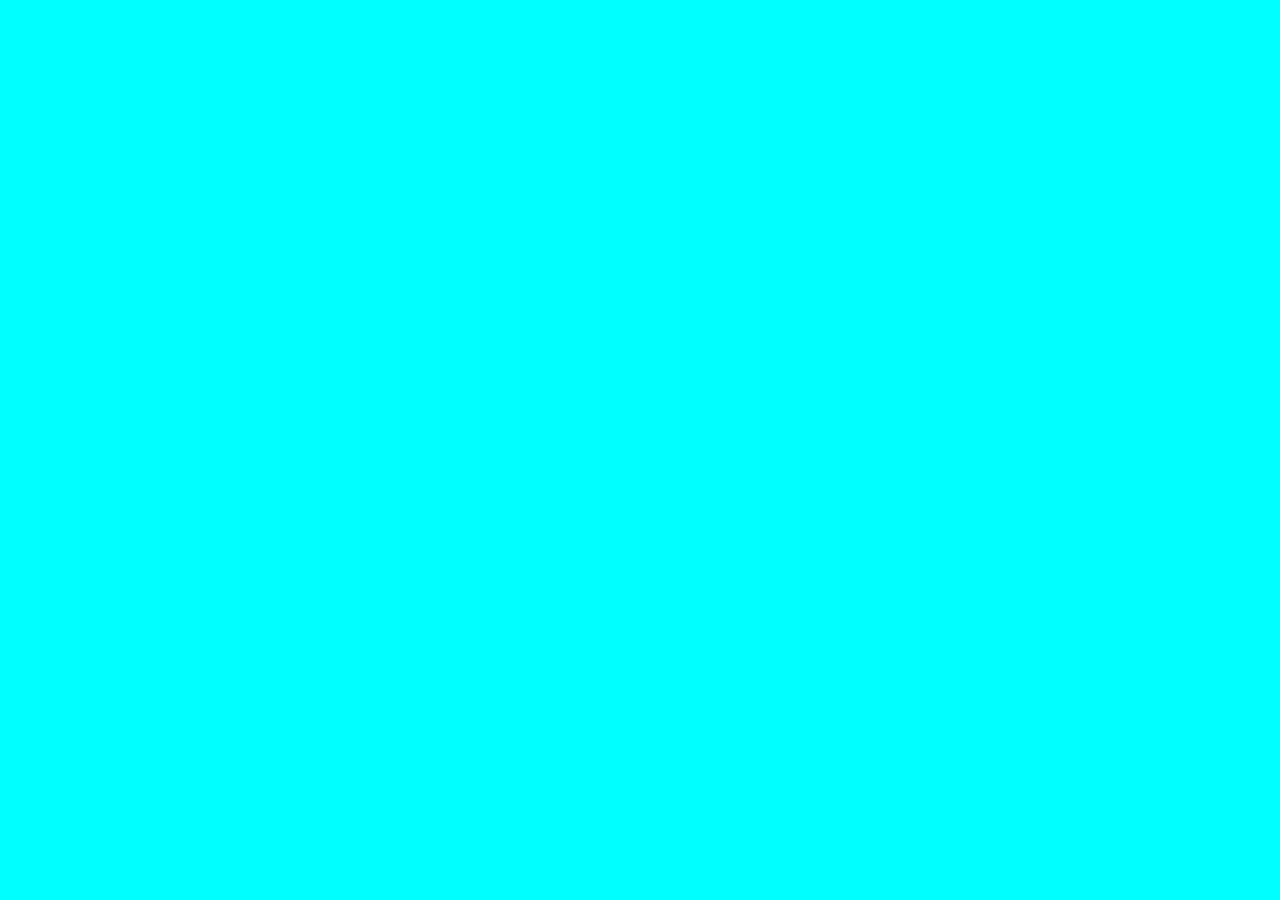
==== telainicialsite/site.html @ 8fa9bc2c "Adicionando teste de estilos" ====
<!DOCTYPE html>
<html lang="pt-br">
<head>
    <meta charset="UTF-8">
    <meta name="viewport" content="width=device-width, initial-scale=1.0">
    <title>Tela Inicial</title>
    <link rel="stylesheet" href="stleys.css">
<body>
    
</body>
</html>
---- telainicialsite/stleys.css ----
body{
    background-color: aqua;
 }
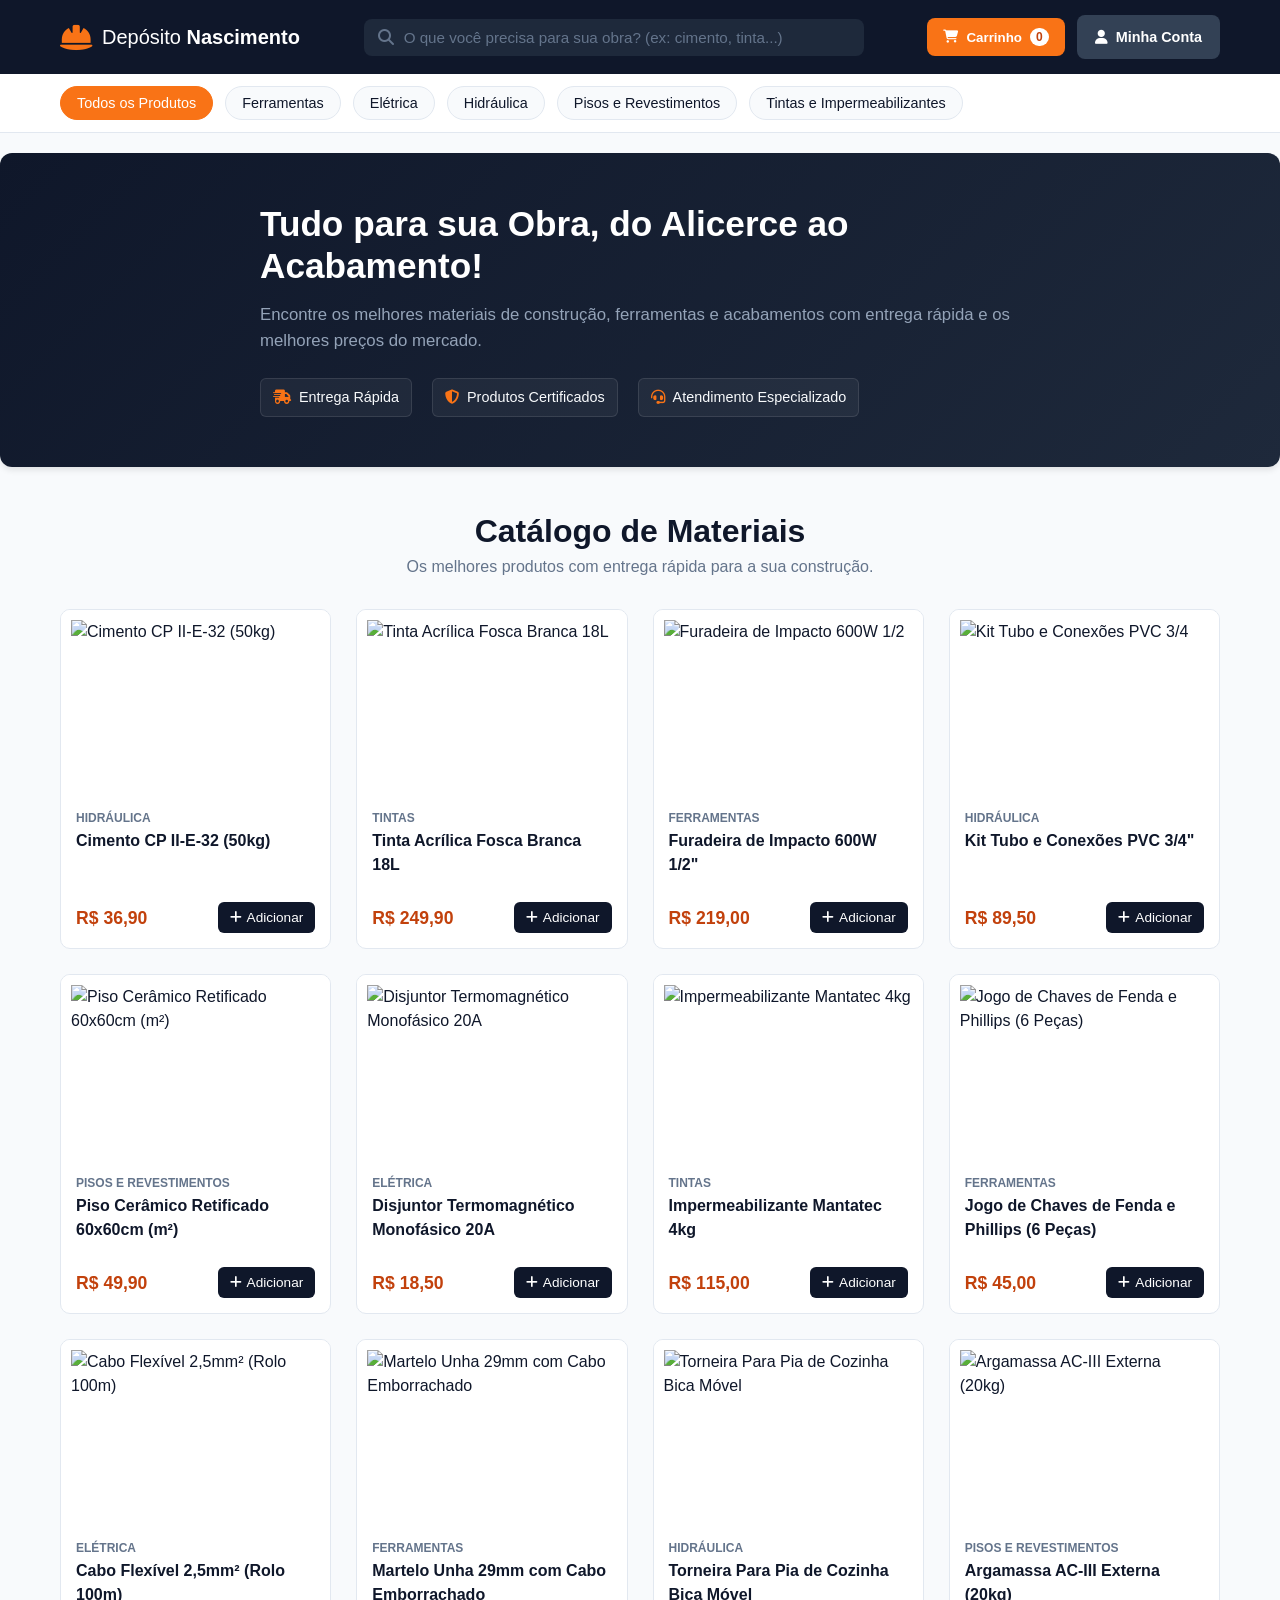
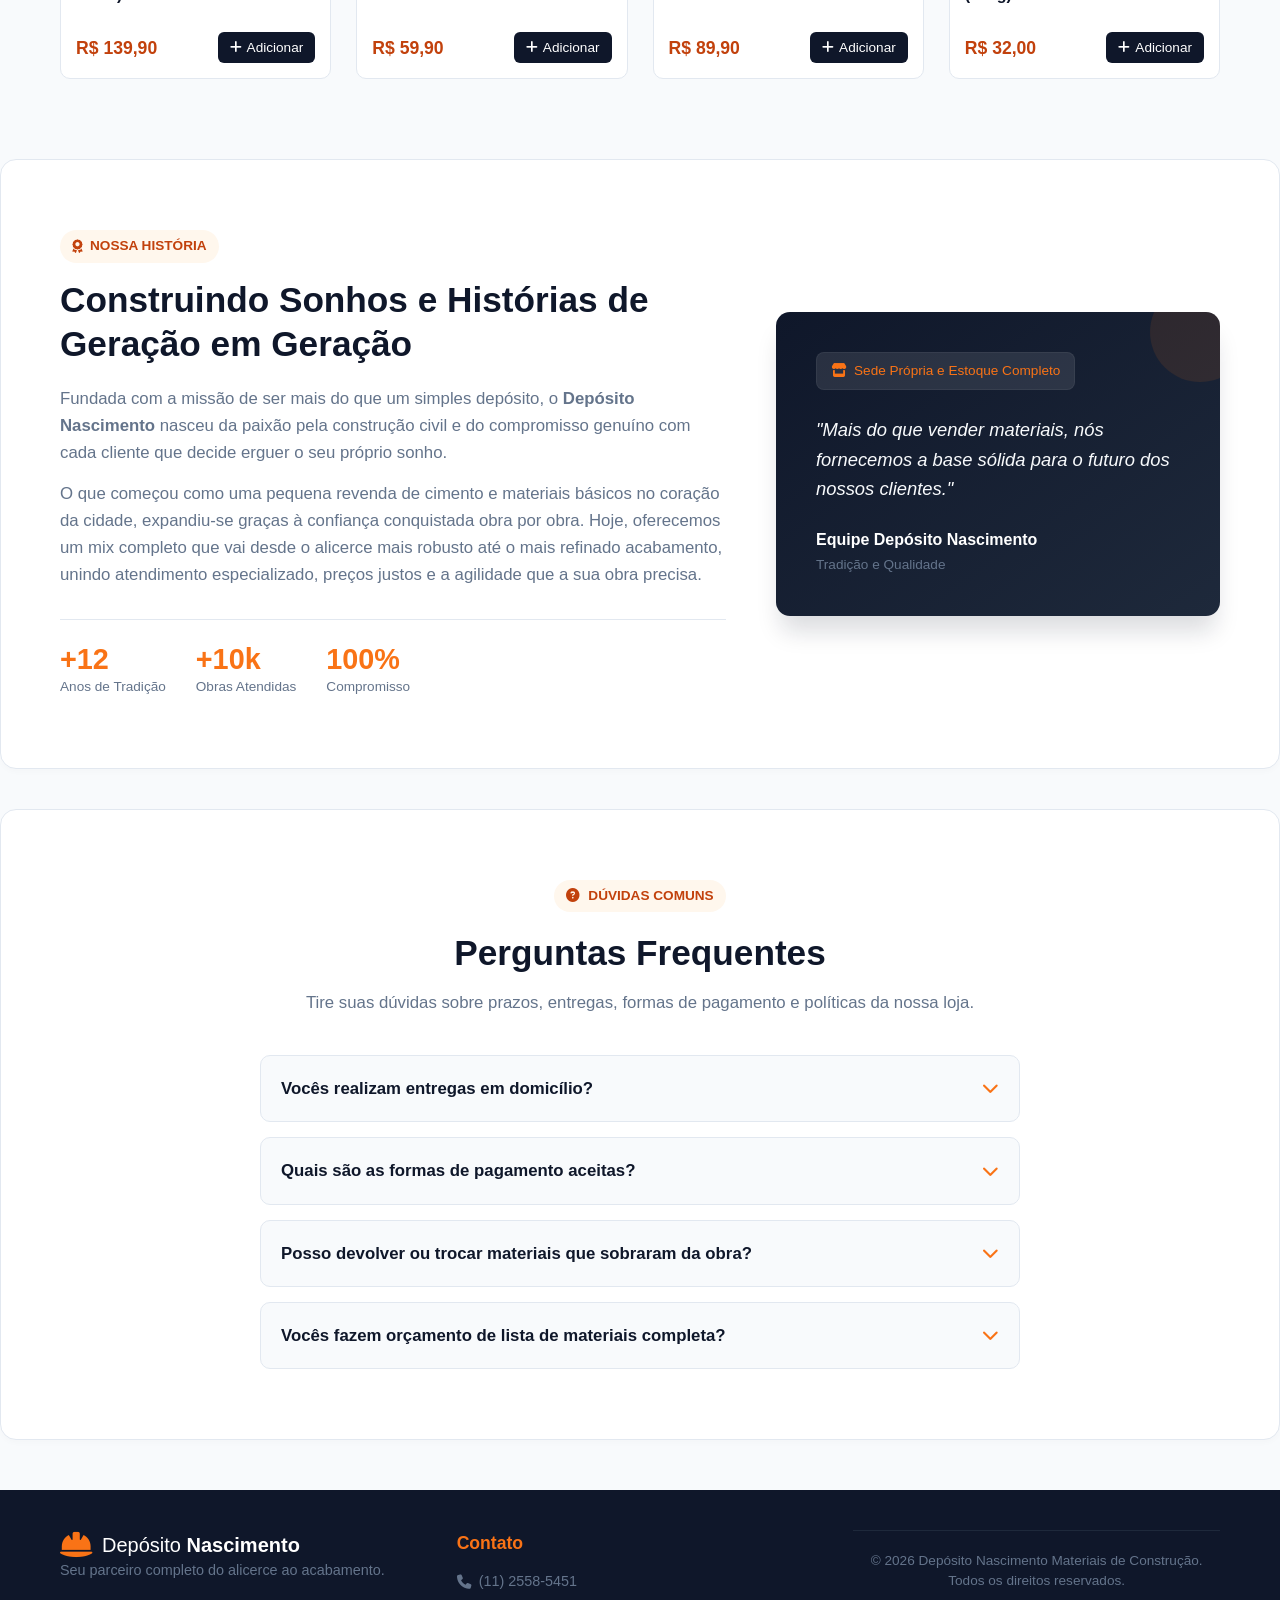
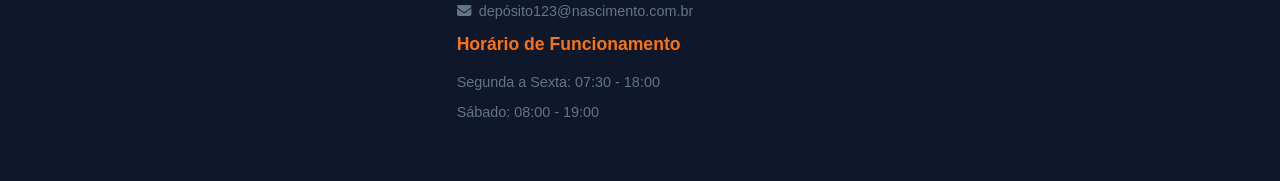
==== commit e6bb2e9c: "FRONT END" ====
--- a/telainicialsite/site.html
+++ b/telainicialsite/site.html
@@ -1,11 +1,245 @@
 <!DOCTYPE html>
-<html lang="pt-br">
+<html lang="pt-BR">
 <head>
     <meta charset="UTF-8">
     <meta name="viewport" content="width=device-width, initial-scale=1.0">
-    <title>Tela Inicial</title>
+    <title>Depósito Nascimento - Materiais de Construção</title>
     <link rel="stylesheet" href="stleys.css">
+    <!-- FontAwesome para Ícones -->
+    <link rel="stylesheet" href="https://cdnjs.cloudflare.com/ajax/libs/font-awesome/6.4.0/css/all.min.css">
+</head>
 <body>
     
+    <!-- Cabeçalho -->
+    <header class="header">
+        <div class="container header-container">
+            <div class="logo">
+                <i class="fa-solid fa-hard-hat"></i>
+                <span>Depósito <strong>Nascimento</strong></span>
+            </div>
+            
+            <div class="search-box">
+                <input type="text" id="searchInput" placeholder="O que você precisa para sua obra? (ex: cimento, tinta...)">
+                <i class="fa-solid fa-magnifying-glass"></i>
+            </div>
+
+            <div class="header-actions">
+                <button id="cartBtn" class="cart-btn">
+                    <i class="fa-solid fa-cart-shopping"></i>
+                    <span>Carrinho</span>
+                    <span id="cartCount" class="cart-badge">0</span>
+                </button>
+            <button id="accountBtn" class="account-btn">
+        <i class="fa-solid fa-user"></i> Minha Conta
+        </button>
+    </div>
+
+                
+            </div>
+        </div>
+    </header>
+
+    <!-- Menu de Categorias -->
+    <nav class="categories-nav">
+        <div class="container categories-list">
+            <button class="cat-btn active" data-category="todos">Todos os Produtos</button>
+            <button class="cat-btn" data-category="ferramentas">Ferramentas</button>
+            <button class="cat-btn" data-category="eletrica">Elétrica</button>
+            <button class="cat-btn" data-category="hidraulica">Hidráulica</button>
+            <button class="cat-btn" data-category="pisos">Pisos e Revestimentos</button>
+            <button class="cat-btn" data-category="tintas">Tintas e Impermeabilizantes</button>
+        </div>
+    </nav>
+
+    <!-- NOVA DIV DE INTRODUÇÃO À LOJA -->
+    <section class="hero-section">
+        <div class="container hero-content">
+            <div class="hero-text">
+                <h1>Tudo para sua Obra, do Alicerce ao Acabamento!</h1>
+                <p>Encontre os melhores materiais de construção, ferramentas e acabamentos com entrega rápida e os melhores preços do mercado.</p>
+                <div class="hero-features">
+                    <span><i class="fa-solid fa-truck-fast"></i> Entrega Rápida</span>
+                    <span><i class="fa-solid fa-shield-halved"></i> Produtos Certificados</span>
+                    <span><i class="fa-solid fa-headset"></i> Atendimento Especializado</span>
+                </div>
+            </div>
+        </div>
+    </section>
+
+    <!-- Conteúdo Principal -->
+    <main class="container main-content">
+        <!-- Catálogo de Produtos -->
+        <section class="catalog-section">
+            <div class="section-title">
+                <h2>Catálogo de Materiais</h2>
+                <p>Os melhores produtos com entrega rápida para a sua construção.</p>
+            </div>
+            
+            <div id="productGrid" class="product-grid">
+                <!-- Os produtos serão injetados via JavaScript -->
+            </div>
+        </section>
+    </main>
+
+
+    <!-- SEÇÃO: COMO SURGIU O DEPÓSITO -->
+    <section class="about-section">
+        <div class="container about-container">
+            <div class="about-text-content">
+                <span class="about-badge"><i class="fa-solid fa-award"></i> Nossa História</span>
+                <h2>Construindo Sonhos e Histórias de Geração em Geração</h2>
+                <p>
+                    Fundada com a missão de ser mais do que um simples depósito, o <strong>Depósito Nascimento</strong> nasceu da paixão pela construção civil e do compromisso genuíno com cada cliente que decide erguer o seu próprio sonho. 
+                </p>
+                <p>
+                    O que começou como uma pequena revenda de cimento e materiais básicos no coração da cidade, expandiu-se graças à confiança conquistada obra por obra. Hoje, oferecemos um mix completo que vai desde o alicerce mais robusto até o mais refinado acabamento, unindo atendimento especializado, preços justos e a agilidade que a sua obra precisa.
+                </p>
+                
+                <div class="about-stats">
+                    <div class="stat-box">
+                        <strong>+12</strong>
+                        <span>Anos de Tradição</span>
+                    </div>
+                    <div class="stat-box">
+                        <strong>+10k</strong>
+                        <span>Obras Atendidas</span>
+                    </div>
+                    <div class="stat-box">
+                        <strong>100%</strong>
+                        <span>Compromisso</span>
+                    </div>
+                </div>
+            </div>
+
+            <div class="about-image-card">
+                <div class="about-card-badge">
+                    <i class="fa-solid fa-store"></i>
+                    <span>Sede Própria e Estoque Completo</span>
+                </div>
+                <p class="about-quote">
+                    "Mais do que vender materiais, nós fornecemos a base sólida para o futuro dos nossos clientes."
+                </p>
+                <div class="about-signature">
+                    <strong>Equipe Depósito Nascimento</strong>
+                    <span>Tradição e Qualidade</span>
+                </div>
+            </div>
+        </div>
+    </section>
+
+    <!-- SEÇÃO: FAQ (PERGUNTAS FREQUENTES) -->
+    <section class="faq-section">
+        <div class="container faq-container">
+            <div class="faq-header">
+                <span class="faq-badge"><i class="fa-solid fa-circle-question"></i> Dúvidas Comuns</span>
+                <h2>Perguntas Frequentes</h2>
+                <p>Tire suas dúvidas sobre prazos, entregas, formas de pagamento e políticas da nossa loja.</p>
+            </div>
+
+            <div class="faq-accordion">
+                <div class="faq-item" onclick="toggleFaq(this)">
+                    <div class="faq-question">
+                        <span>Vocês realizam entregas em domicílio?</span>
+                        <i class="fa-solid fa-chevron-down"></i>
+                    </div>
+                    <div class="faq-answer">
+                        <p>Sim! Entregamos em toda a região de Cidade Tiradentes e arredores. O prazo e a taxa de frete podem variar de acordo com a distância e o volume dos materiais.</p>
+                    </div>
+                </div>
+
+                <div class="faq-item" onclick="toggleFaq(this)">
+                    <div class="faq-question">
+                        <span>Quais são as formas de pagamento aceitas?</span>
+                        <i class="fa-solid fa-chevron-down"></i>
+                    </div>
+                    <div class="faq-answer">
+                        <p>Aceitamos dinheiro, PIX, cartões de crédito e débito (com facilidades de parcelamento para compras maiores). Também trabalhamos com faturamento para construtoras e profissionais da área mediante cadastro prévio.</p>
+                    </div>
+                </div>
+
+                <div class="faq-item" onclick="toggleFaq(this)">
+                    <div class="faq-question">
+                        <span>Posso devolver ou trocar materiais que sobraram da obra?</span>
+                        <i class="fa-solid fa-chevron-down"></i>
+                    </div>
+                    <div class="faq-answer">
+                        <p>Sim, aceitamos a troca de produtos fechados, sem avarias e em suas embalagens originais no prazo de até 7 dias corridos após a compra, mediante apresentação da nota fiscal.</p>
+                    </div>
+                </div>
+
+                <div class="faq-item" onclick="toggleFaq(this)">
+                    <div class="faq-question">
+                        <span>Vocês fazem orçamento de lista de materiais completa?</span>
+                        <i class="fa-solid fa-chevron-down"></i>
+                    </div>
+                    <div class="faq-answer">
+                        <p>Com certeza! Você pode trazer a sua lista de materiais física ou enviar uma foto dela diretamente para o nosso atendimento. Montamos o orçamento completo com os melhores preços para ajudar na sua economia.</p>
+                    </div>
+                </div>
+            </div>
+        </div>
+    </section>
+    
+
+    <!-- Carrinho (Drawer Lateral) -->
+    <div id="cartDrawer" class="cart-drawer">
+        <div class="cart-header">
+            <h3><i class="fa-solid fa-cart-shopping"></i> Seu Carrinho</h3>
+            <button id="closeCart" class="close-btn">&times;</button>
+        </div>
+        <div id="cartItems" class="cart-items">
+            <!-- Itens adicionados aparecem aqui -->
+            <p class="empty-cart-msg">Seu carrinho está vazio.</p>
+        </div>
+        <div class="cart-footer">
+            <div class="cart-total">
+                <span>Total:</span>
+                <strong id="cartTotalPrice">R$ 0,00</strong>
+            </div>
+            <button id="checkoutBtn" class="btn-checkout" disabled>Finalizar Pedido</button>
+        </div>
+    </div>
+    <div id="cartOverlay" class="cart-overlay"></div>
+
+    <!-- Modal de Sucesso -->
+    <div id="successModal" class="modal">
+        <div class="modal-content">
+            <i class="fa-solid fa-circle-check"></i>
+            <h2>Pedido Realizado com Sucesso!</h2>
+            <p>Agradecemos sua preferência. Separaremos seus materiais imediatamente.</p>
+            <button id="closeModalBtn" class="btn-primary">Continuar Comprando</button>
+        </div>
+    </div>
+
+
+    
+
+    <!-- Rodapé -->
+    <footer class="footer">
+        <div class="container footer-content">
+            <div class="footer-col">
+                <div class="logo">
+                    <i class="fa-solid fa-hard-hat"></i>
+                    <span>Depósito <strong>Nascimento</strong></span>
+                </div>
+                <p>Seu parceiro completo do alicerce ao acabamento.</p>
+            </div>
+            <div class="footer-col">
+                <h4>Contato</h4>
+                <p><i class="fa-solid fa-phone"></i> (11) 2558-5451</p>
+                <p><i class="fa-solid fa-envelope"></i> depósito123@nascimento.com.br</p>
+            <div class="footer-col">
+                <h4>Horário de Funcionamento</h4>
+                <p>Segunda a Sexta: 07:30 - 18:00</p>
+                <p>Sábado: 08:00 - 19:00</p>
+            </div>
+        </div>
+        <div class="footer-bottom">
+            <p>&copy; 2026 Depósito Nascimento Materiais de Construção. Todos os direitos reservados.</p>
+        </div>
+    </footer>
+
+    
+    <script src="script.js"></script>
 </body>
 </html>
--- a/telainicialsite/stleys.css
+++ b/telainicialsite/stleys.css
@@ -1,3 +1,821 @@
- body{
-    background-color: aqua;
- }+:root {
+    --primary: #F97316;
+    --primary-dark: #C2410C;
+    --dark: #0F172A;
+    --gray-light: #F8FAFC;
+    --gray: #64748B;
+    --border: #E2E8F0;
+    --white: #FFFFFF;
+    --success: #10B981;
+}
+
+
+/* Garante que os botões no topo fiquem lado a lado com espaçamento */
+.header-actions {
+    display: flex;
+    align-items: center;
+    gap: 12px;
+}
+
+
+.account-btn {
+    display: inline-flex;
+    align-items: center;
+    gap: 8px;
+    background-color: #334155; 
+    color: #FFFFFF;
+    border: none;
+    padding: 10px 18px;
+    border-radius: 8px;
+    font-weight: 600;
+    font-size: 0.9rem;
+    cursor: pointer;
+    transition: background-color 0.2s, transform 0.1s;
+    height: 44px; 
+}
+
+.account-btn:hover {
+    background-color: #1E293B;
+}
+
+.account-btn:active {
+    transform: scale(0.98);
+}
+
+* {
+    margin: 0;
+    padding: 0;
+    box-sizing: border-box;
+    font-family: 'Inter', -apple-system, BlinkMacSystemFont, 'Segoe UI', Roboto, sans-serif;
+}
+
+body {
+    background-color: var(--gray-light);
+    color: var(--dark);
+    line-height: 1.5;
+}
+
+.container {
+    max-width: 1200px;
+    margin: 0 auto;
+    padding: 0 20px;
+}
+
+/* Header */
+.header {
+    background-color: var(--dark);
+    color: var(--white);
+    padding: 15px 0;
+    position: sticky;
+    top: 0;
+    z-index: 100;
+}
+
+.header-container {
+    display: flex;
+    align-items: center;
+    justify-content: space-between;
+    gap: 20px;
+}
+
+.logo {
+    display: flex;
+    align-items: center;
+    gap: 10px;
+    font-size: 1.25rem;
+    color: var(--primary);
+}
+
+.logo i {
+    font-size: 1.8rem;
+}
+
+.logo span {
+    color: var(--white);
+}
+
+.search-box {
+    position: relative;
+    flex: 1;
+    max-width: 500px;
+}
+
+.search-box input {
+    width: 100%;
+    padding: 10px 15px 10px 40px;
+    border-radius: 8px;
+    border: none;
+    outline: none;
+    background-color: #1E293B;
+    color: var(--white);
+    font-size: 0.95rem;
+}
+
+.search-box input::placeholder {
+    color: var(--gray);
+}
+
+.search-box i {
+    position: absolute;
+    left: 14px;
+    top: 50%;
+    transform: translateY(-50%);
+    color: var(--gray);
+}
+
+.cart-btn {
+    background-color: var(--primary);
+    color: var(--white);
+    border: none;
+    padding: 10px 16px;
+    border-radius: 8px;
+    cursor: pointer;
+    display: flex;
+    align-items: center;
+    gap: 8px;
+    font-weight: 600;
+    position: relative;
+    transition: background 0.2s;
+}
+
+.cart-btn:hover {
+    background-color: var(--primary-dark);
+}
+
+.cart-badge {
+    background-color: var(--white);
+    color: var(--primary-dark);
+    font-size: 0.75rem;
+    padding: 2px 6px;
+    border-radius: 10px;
+    font-weight: bold;
+}
+
+/* Menu de Categorias */
+.categories-nav {
+    background-color: var(--white);
+    border-bottom: 1px solid var(--border);
+    padding: 12px 0;
+    overflow-x: auto;
+}
+
+.categories-list {
+    display: flex;
+    gap: 12px;
+}
+
+.cat-btn {
+    background-color: var(--gray-light);
+    border: 1px solid var(--border);
+    padding: 8px 16px;
+    border-radius: 20px;
+    cursor: pointer;
+    font-size: 0.9rem;
+    white-space: nowrap;
+    color: var(--dark);
+    transition: all 0.2s;
+}
+
+.cat-btn:hover, .cat-btn.active {
+    background-color: var(--primary);
+    color: var(--white);
+    border-color: var(--primary);
+}
+
+/* Conteúdo Principal */
+.main-content {
+    padding: 40px 20px;
+}
+
+/* Catálogo */
+.section-title {
+    margin-bottom: 30px;
+    text-align: center;
+}
+
+.section-title h2 {
+    font-size: 2rem;
+    color: var(--dark);
+}
+
+.section-title p {
+    color: var(--gray);
+}
+
+.product-grid {
+    display: grid;
+    grid-template-columns: repeat(auto-fill, minmax(260px, 1fr));
+    gap: 25px;
+}
+
+.product-card {
+    background-color: var(--white);
+    border-radius: 10px;
+    border: 1px solid var(--border);
+    overflow: hidden;
+    display: flex;
+    flex-direction: column;
+    transition: transform 0.2s, box-shadow 0.2s;
+}
+
+.product-card:hover {
+    transform: translateY(-4px);
+    box-shadow: 0 10px 15px -3px rgba(0,0,0,0.08);
+}
+
+.product-image {
+    width: 100%;
+    height: 180px;
+    object-fit: contain; /* Mostra a imagem inteira sem cortar */
+    background-color: #ffffff; /* Fundo branco para preencher o espaço lateral, caso a imagem não seja quadrada */
+    padding: 10px; /* Um pequeno respiro ao redor da foto */
+}
+
+.product-info {
+    padding: 15px;
+    display: flex;
+    flex-direction: column;
+    flex: 1;
+    justify-content: space-between;
+}
+
+.product-category {
+    font-size: 0.75rem;
+    text-transform: uppercase;
+    color: var(--gray);
+    font-weight: bold;
+    margin-bottom: 5px;
+}
+
+.product-name {
+    font-size: 1rem;
+    font-weight: 600;
+    margin-bottom: 10px;
+    color: var(--dark);
+}
+
+.product-footer {
+    display: flex;
+    align-items: center;
+    justify-content: space-between;
+    margin-top: 15px;
+}
+
+.product-price {
+    font-size: 1.1rem;
+    font-weight: bold;
+    color: var(--primary-dark);
+}
+
+.btn-add {
+    background-color: var(--dark);
+    color: var(--white);
+    border: none;
+    padding: 8px 12px;
+    border-radius: 6px;
+    cursor: pointer;
+    font-size: 0.85rem;
+    display: flex;
+    align-items: center;
+    gap: 5px;
+    transition: background 0.2s;
+}
+
+.btn-add:hover {
+    background-color: var(--primary);
+}
+
+/* Carrinho Drawer */
+.cart-drawer {
+    position: fixed;
+    top: 0;
+    right: -400px;
+    width: 100%;
+    max-width: 380px;
+    height: 100vh;
+    background-color: var(--white);
+    box-shadow: -5px 0 15px rgba(0,0,0,0.1);
+    z-index: 1000;
+    display: flex;
+    flex-direction: column;
+    transition: right 0.3s ease;
+}
+
+.cart-drawer.open {
+    right: 0;
+}
+
+.cart-header {
+    padding: 20px;
+    background-color: var(--dark);
+    color: var(--white);
+    display: flex;
+    align-items: center;
+    justify-content: space-between;
+}
+
+.close-btn {
+    background: none;
+    border: none;
+    color: var(--white);
+    font-size: 1.5rem;
+    cursor: pointer;
+}
+
+.cart-items {
+    flex: 1;
+    overflow-y: auto;
+    padding: 20px;
+}
+
+.empty-cart-msg {
+    text-align: center;
+    color: var(--gray);
+    margin-top: 40px;
+}
+
+.cart-item {
+    display: flex;
+    align-items: center;
+    justify-content: space-between;
+    margin-bottom: 15px;
+    padding-bottom: 15px;
+    border-bottom: 1px solid var(--border);
+}
+
+.cart-item-info h4 {
+    font-size: 0.9rem;
+    color: var(--dark);
+}
+
+.cart-item-info p {
+    font-size: 0.85rem;
+    color: var(--primary-dark);
+    font-weight: bold;
+}
+
+.cart-item-actions {
+    display: flex;
+    align-items: center;
+    gap: 8px;
+}
+
+.cart-item-actions button {
+    background: var(--gray-light);
+    border: 1px solid var(--border);
+    width: 24px;
+    height: 24px;
+    border-radius: 4px;
+    cursor: pointer;
+    font-weight: bold;
+}
+
+.cart-footer {
+    padding: 20px;
+    border-top: 1px solid var(--border);
+    background-color: var(--gray-light);
+}
+
+.cart-total {
+    display: flex;
+    justify-content: space-between;
+    font-size: 1.1rem;
+    margin-bottom: 15px;
+}
+
+.btn-checkout {
+    width: 100%;
+    background-color: var(--success);
+    color: var(--white);
+    border: none;
+    padding: 12px;
+    border-radius: 8px;
+    font-weight: bold;
+    cursor: pointer;
+    transition: background 0.2s;
+}
+
+.btn-checkout:disabled {
+    background-color: var(--border);
+    cursor: not-allowed;
+}
+
+.btn-checkout:not(:disabled):hover {
+    background-color: #059669;
+}
+
+.cart-overlay {
+    position: fixed;
+    top: 0;
+    left: 0;
+    width: 100%;
+    height: 100vh;
+    background-color: rgba(0,0,0,0.5);
+    z-index: 999;
+    display: none;
+}
+
+.cart-overlay.open {
+    display: block;
+}
+
+/* Modal */
+.modal {
+    position: fixed;
+    top: 0;
+    left: 0;
+    width: 100%;
+    height: 100vh;
+    background-color: rgba(0,0,0,0.6);
+    display: flex;
+    align-items: center;
+    justify-content: center;
+    z-index: 2000;
+    opacity: 0;
+    pointer-events: none;
+    transition: opacity 0.3s;
+}
+
+.modal.open {
+    opacity: 1;
+    pointer-events: auto;
+}
+
+.modal-content {
+    background-color: var(--white);
+    padding: 30px;
+    border-radius: 12px;
+    text-align: center;
+    max-width: 400px;
+    width: 90%;
+}
+
+.modal-content i {
+    font-size: 3rem;
+    color: var(--success);
+    margin-bottom: 15px;
+}
+
+.modal-content h2 {
+    font-size: 1.3rem;
+    margin-bottom: 10px;
+}
+
+.modal-content p {
+    color: var(--gray);
+    margin-bottom: 20px;
+    font-size: 0.95rem;
+}
+
+.btn-primary {
+    background-color: var(--primary);
+    color: var(--white);
+    border: none;
+    padding: 10px 20px;
+    border-radius: 6px;
+    font-weight: 600;
+    cursor: pointer;
+    transition: background 0.2s;
+}
+
+.btn-primary:hover {
+    background-color: var(--primary-dark);
+}
+
+/* Rodapé */
+.footer {
+    background-color: var(--dark);
+    color: var(--white);
+    padding: 40px 0 20px;
+    margin-top: 50px;
+}
+
+.footer-content {
+    display: grid;
+    grid-template-columns: repeat(auto-fit, minmax(250px, 1fr));
+    gap: 30px;
+    margin-bottom: 30px;
+}
+
+.footer-col h4 {
+    color: var(--primary);
+    margin-bottom: 15px;
+    font-size: 1.1rem;
+}
+
+.footer-col p {
+    color: var(--gray);
+    font-size: 0.9rem;
+    margin-bottom: 8px;
+    display: flex;
+    align-items: center;
+    gap: 8px;
+}
+
+.footer-bottom {
+    text-align: center;
+    padding-top: 20px;
+    border-top: 1px solid #1E293B;
+    color: var(--gray);
+    font-size: 0.85rem;
+}
+
+
+/* Seção de Introdução (Hero) */
+.hero-section {
+    background: linear-gradient(135deg, #0F172A 0%, #1E293B 100%);
+    color: #FFFFFF;
+    padding: 50px 20px;
+    margin-top: 20px;
+    border-radius: 12px;
+    box-shadow: 0 4px 6px -1px rgba(0, 0, 0, 0.1);
+}
+
+.hero-content {
+    max-width: 800px;
+}
+
+.hero-text h1 {
+    font-size: 2.2rem;
+    margin-bottom: 15px;
+    color: #FFFFFF;
+    line-height: 1.2;
+}
+
+.hero-text p {
+    font-size: 1.05rem;
+    color: #94A3B8;
+    margin-bottom: 25px;
+}
+
+.hero-features {
+    display: flex;
+    flex-wrap: wrap;
+    gap: 20px;
+}
+
+.hero-features span {
+    display: flex;
+    align-items: center;
+    gap: 8px;
+    font-size: 0.9rem;
+    font-weight: 500;
+    color: #F8FAFC;
+    background-color: rgba(255, 255, 255, 0.05);
+    padding: 8px 12px;
+    border-radius: 6px;
+    border: 1px solid rgba(255, 255, 255, 0.1);
+}
+
+.hero-features i {
+    color: #F97316; /* Cor laranja da marca */
+}
+
+/* Responsividade para telas menores */
+@media (max-width: 768px) {
+    .hero-text h1 {
+        font-size: 1.6rem;
+    }
+    .hero-features {
+        flex-direction: column;
+        gap: 10px;
+    }
+}
+
+/* Seção de História (Sobre a Loja) */
+.about-section {
+    background-color: #FFFFFF;
+    padding: 70px 20px;
+    margin: 40px 0;
+    border-radius: 16px;
+    border: 1px solid var(--border);
+    box-shadow: 0 4px 6px -1px rgba(0, 0, 0, 0.02);
+}
+
+.about-container {
+    display: grid;
+    grid-template-columns: 1.2fr 0.8fr;
+    gap: 50px;
+    align-items: center;
+}
+
+.about-badge {
+    display: inline-flex;
+    align-items: center;
+    gap: 8px;
+    background-color: #FFF7ED;
+    color: var(--primary-dark);
+    font-size: 0.85rem;
+    font-weight: 700;
+    text-transform: uppercase;
+    padding: 6px 12px;
+    border-radius: 20px;
+    margin-bottom: 15px;
+}
+
+.about-text-content h2 {
+    font-size: 2.2rem;
+    color: var(--dark);
+    line-height: 1.25;
+    margin-bottom: 20px;
+}
+
+.about-text-content p {
+    color: var(--gray);
+    font-size: 1.05rem;
+    line-height: 1.6;
+    margin-bottom: 15px;
+}
+
+/* Estatísticas dentro da História */
+.about-stats {
+    display: flex;
+    gap: 30px;
+    margin-top: 30px;
+    padding-top: 25px;
+    border-top: 1px solid var(--border);
+}
+
+.stat-box strong {
+    display: block;
+    font-size: 1.8rem;
+    color: var(--primary);
+    font-weight: 800;
+    line-height: 1;
+}
+
+.stat-box span {
+    font-size: 0.85rem;
+    color: var(--gray);
+    font-weight: 500;
+}
+
+/* Cartão Visual Lateral da História */
+.about-image-card {
+    background: linear-gradient(145deg, #0F172A 0%, #1E293B 100%);
+    color: #FFFFFF;
+    padding: 40px;
+    border-radius: 14px;
+    box-shadow: 0 20px 25px -5px rgba(15, 23, 42, 0.15);
+    position: relative;
+    overflow: hidden;
+}
+
+.about-image-card::before {
+    content: '';
+    position: absolute;
+    top: 0;
+    right: 0;
+    width: 100px;
+    height: 100px;
+    background: rgba(249, 115, 22, 0.1);
+    border-radius: 50%;
+    transform: translate(30px, -30px);
+}
+
+.about-card-badge {
+    display: inline-flex;
+    align-items: center;
+    gap: 8px;
+    background: rgba(255, 255, 255, 0.1);
+    padding: 8px 14px;
+    border-radius: 8px;
+    font-size: 0.85rem;
+    color: var(--primary);
+    margin-bottom: 25px;
+    border: 1px solid rgba(255, 255, 255, 0.05);
+}
+
+.about-quote {
+    font-size: 1.15rem;
+    font-style: italic;
+    line-height: 1.6;
+    color: #F8FAFC;
+    margin-bottom: 25px;
+}
+
+.about-signature strong {
+    display: block;
+    font-size: 1rem;
+    color: #FFFFFF;
+}
+
+.about-signature span {
+    font-size: 0.85rem;
+    color: var(--gray);
+}
+
+/* Responsividade para telas menores */
+@media (max-width: 900px) {
+    .about-container {
+        grid-template-columns: 1fr;
+        gap: 30px;
+    }
+    .about-text-content h2 {
+        font-size: 1.7rem;
+    }
+}
+
+
+/* Seção de FAQ (Perguntas Frequentes) */
+.faq-section {
+    background-color: #FFFFFF;
+    padding: 70px 20px;
+    margin: 40px 0;
+    border-radius: 16px;
+    border: 1px solid #E2E8F0;
+    box-shadow: 0 4px 6px -1px rgba(0, 0, 0, 0.02);
+}
+
+.faq-container {
+    max-width: 800px;
+    margin: 0 auto;
+}
+
+.faq-header {
+    text-align: center;
+    margin-bottom: 40px;
+}
+
+.faq-badge {
+    display: inline-flex;
+    align-items: center;
+    gap: 8px;
+    background-color: #FFF7ED;
+    color: #C2410C;
+    font-size: 0.85rem;
+    font-weight: 700;
+    text-transform: uppercase;
+    padding: 6px 12px;
+    border-radius: 20px;
+    margin-bottom: 15px;
+}
+
+.faq-header h2 {
+    font-size: 2.2rem;
+    color: #0F172A;
+    margin-bottom: 10px;
+}
+
+.faq-header p {
+    color: #64748B;
+    font-size: 1.05rem;
+}
+
+/* Acordeão FAQ */
+.faq-accordion {
+    display: flex;
+    flex-direction: column;
+    gap: 15px;
+}
+
+.faq-item {
+    background-color: #F8FAFC;
+    border: 1px solid #E2E8F0;
+    border-radius: 10px;
+    overflow: hidden;
+    cursor: pointer;
+    transition: border-color 0.2s;
+}
+
+.faq-item:hover {
+    border-color: #F97316;
+}
+
+.faq-question {
+    padding: 20px;
+    display: flex;
+    justify-content: space-between;
+    align-items: center;
+    font-size: 1.05rem;
+    font-weight: 600;
+    color: #0F172A;
+}
+
+.faq-question i {
+    color: #F97316;
+    transition: transform 0.3s ease;
+}
+
+.faq-answer {
+    display: none; /* Oculto por padrão */
+    padding: 0 20px 20px 20px;
+}
+
+.faq-answer p {
+    color: #64748B;
+    font-size: 0.95rem;
+    line-height: 1.6;
+    margin: 0;
+}
+
+/* Estado Ativo (Quando aberto via JavaScript) */
+.faq-item.active .faq-answer {
+    display: block !important; /* Força a exibição ignorando conflitos */
+}
+
+.faq-item.active .faq-question i {
+    transform: rotate(180deg); /* Vira a setinha para cima */
+}
+
+
